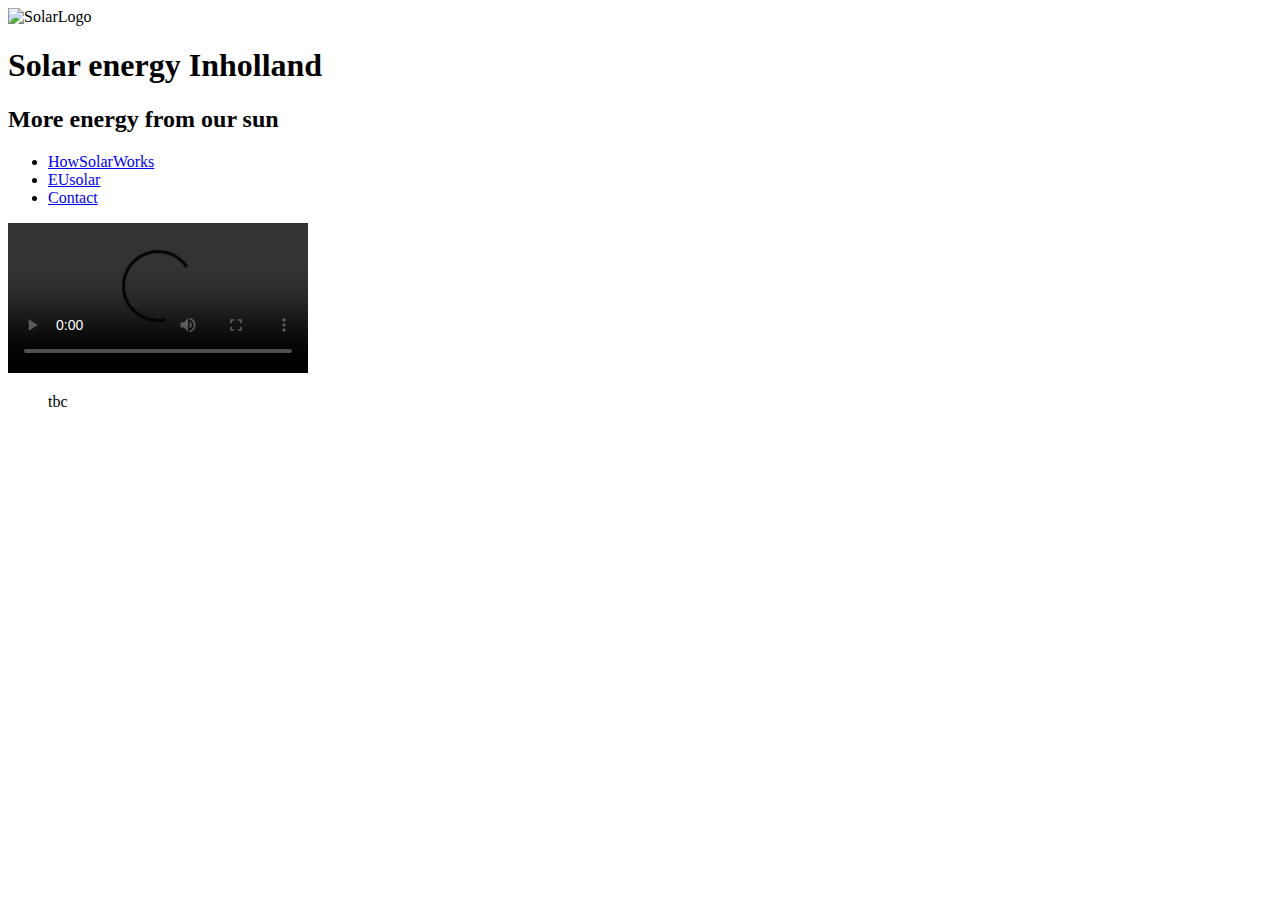
==== code/Index.html @ 2390de0b "Setup index.html" ====
<!DOCTYPE html>
<html>

<head>
	
</head>

<body>
	<header>
		<img src="C:\Users\itsme\Desktop\inholland\WEb markup\code\img\Logo.png" alt="SolarLogo" title="WebsiteLogo">


		<h1>Solar energy Inholland</h1>
		<h2>More energy from our sun</h2>
	</header>

	<nav>
		<ul id="Navbar">
			<li><a href="C:\Users\itsme\Desktop\inholland\WEb markup\code\howsolarworks.html">HowSolarWorks</a></li>
			<li><a href="C:\Users\itsme\Desktop\inholland\WEb markup\code\eusolar.html">EUsolar</a></li>
			<li><a href="C:\Users\itsme\Desktop\inholland\WEb markup\code\contact.html">Contact</a></li>
		</ul>
	</nav>

	<video controls>
  		<source src="C:\Users\itsme\Desktop\inholland\WEb markup\code\Vids\SolarPowerVid1.mp4" type="video/mp4">
	</video>
</body>

</html>

<figure>
	<figcaption>
		tbc
	</figcaption>
</figure>
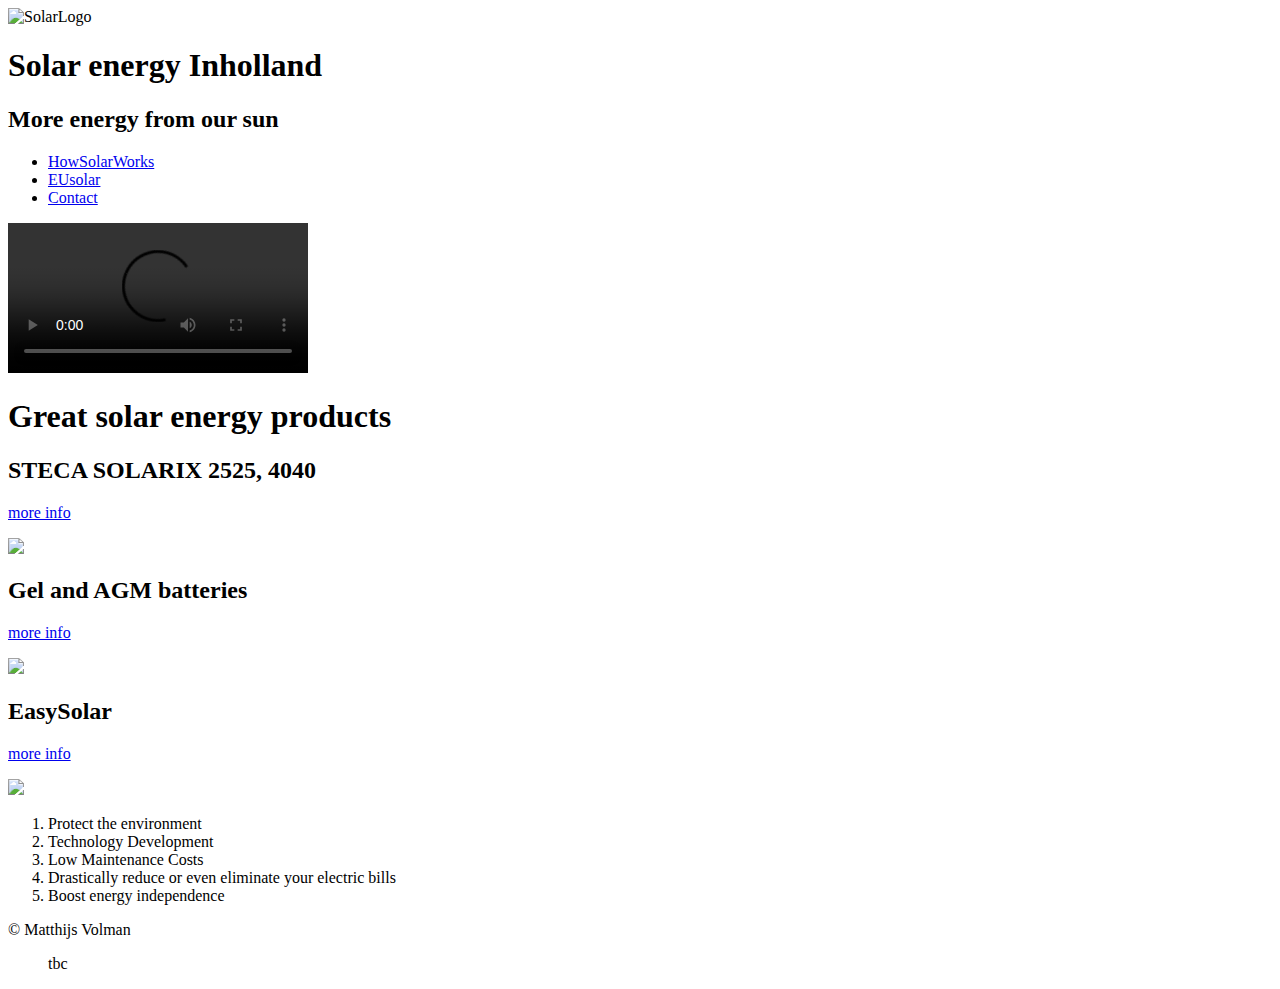
==== commit b7eb30ad: "added pages (content) 30/10" ====
--- a/code/Index.html
+++ b/code/Index.html
@@ -7,26 +7,63 @@
 
 <body>
 	<header>
-		<img src="C:\Users\itsme\Desktop\inholland\WEb markup\code\img\Logo.png" alt="SolarLogo" title="WebsiteLogo">
-
-
+		<img src="C:\Users\itsme\OneDrive\Documents\GitHub\Webmarkup\code\img\Logo.png" alt="SolarLogo" title="WebsiteLogo">
 		<h1>Solar energy Inholland</h1>
 		<h2>More energy from our sun</h2>
 	</header>
 
 	<nav>
 		<ul id="Navbar">
-			<li><a href="C:\Users\itsme\Desktop\inholland\WEb markup\code\howsolarworks.html">HowSolarWorks</a></li>
-			<li><a href="C:\Users\itsme\Desktop\inholland\WEb markup\code\eusolar.html">EUsolar</a></li>
-			<li><a href="C:\Users\itsme\Desktop\inholland\WEb markup\code\contact.html">Contact</a></li>
+			<li><a href="C:\Users\itsme\OneDrive\Documents\GitHub\Webmarkup\code\howsolarworks.html">HowSolarWorks</a></li>
+			<li><a href="C:\Users\itsme\OneDrive\Documents\GitHub\Webmarkup\code\eusolar.html">EUsolar</a></li>
+			<li><a href="C:\Users\itsme\OneDrive\Documents\GitHub\Webmarkup\code\contact.html">Contact</a></li>
 		</ul>
 	</nav>
 
 	<video controls>
-  		<source src="C:\Users\itsme\Desktop\inholland\WEb markup\code\Vids\SolarPowerVid1.mp4" type="video/mp4">
+  		<source src="C:\Users\itsme\OneDrive\Documents\GitHub\Webmarkup\code\Vids\SolarPowerVid1.mp4" type="video/mp4">
 	</video>
-</body>
 
+	<main>
+		<section>
+			<header>
+				<h1>Great solar energy products</h1>
+			</header>
+			<article>
+				<h2>STECA SOLARIX 2525, 4040</h2>
+				<p><a href="http://www.ikwilzonneenergie.nl/175Wp-12Volt-zonne-energie-set"> more info</a></p>
+				<a href="http://www.ikwilzonneenergie.nl/175Wp-12Volt-zonne-energie-set">
+					<img src="C:\Users\itsme\OneDrive\Documents\GitHub\Webmarkup\code\img\StecaSolarix.jpg">
+				</a>
+			</article>
+			<article>
+				<h2>Gel and AGM batteries</h2>
+				<p><a href="http://www.ikwilzonneenergie.nl/Victron-AGM-Super-Cycle-accu-12V-100Ah"> more info</a></p>
+				<a href="http://www.ikwilzonneenergie.nl/Victron-AGM-Super-Cycle-accu-12V-100Ah">
+					<img src="C:\Users\itsme\OneDrive\Documents\GitHub\Webmarkup\code\img\GelAndAgm.jpg">
+				</a>
+			</article>
+			<article>
+				<h2>EasySolar</h2>
+				<p><a href="http://www.ikwilzonneenergie.nl/Victron-EasySolar-24V-3000W-70A-50-MPPT-Color-Contro"> more info</a></p>
+				<a href="http://www.ikwilzonneenergie.nl/Victron-EasySolar-24V-3000W-70A-50-MPPT-Color-Contro">
+					<img src="C:\Users\itsme\OneDrive\Documents\GitHub\Webmarkup\code\img\EasySolar.jpg">
+				</a>
+			</article>
+			<aside>
+				<ol>
+					<li>Protect the environment</li>
+					<li>Technology Development</li>
+					<li>Low Maintenance Costs</li>
+					<li>Drastically reduce or even eliminate your electric bills</li>
+					<li>Boost energy independence</li>
+				</ol>
+			</aside>
+			<footer>
+				<p> &copy; Matthijs Volman</p> 
+			</footer>
+		</section>
+	</main>
 </html>
 
 <figure>
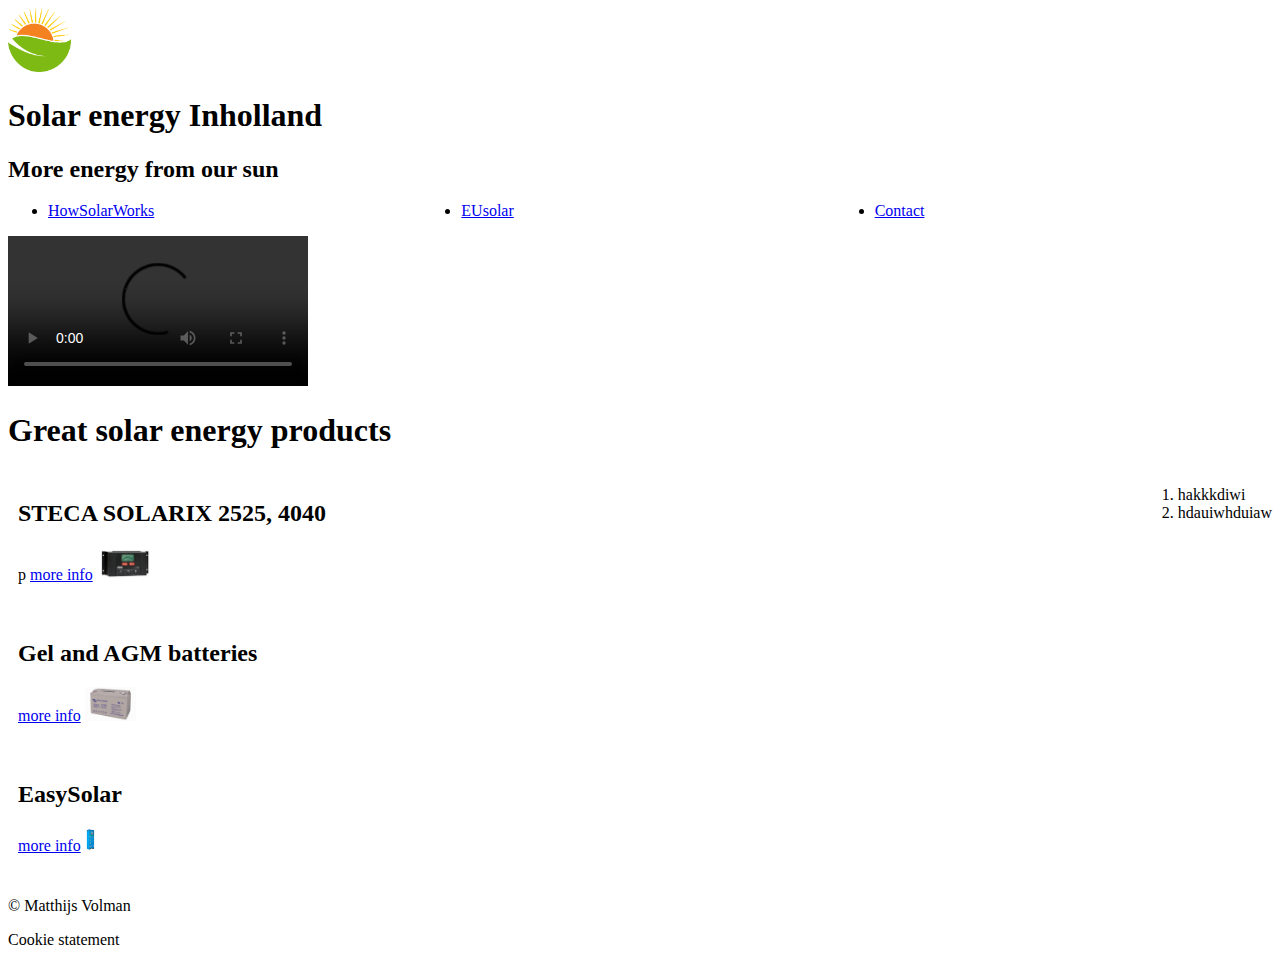
==== commit 893c8575: "flexbox index" ====
--- a/code/Index.html
+++ b/code/Index.html
@@ -2,72 +2,80 @@
 <html>
 
 <head>
-	
+	<link rel="stylesheet" type="text/css" href="./style.css">
 </head>
 
 <body>
 	<header>
-		<img src="C:\Users\itsme\OneDrive\Documents\GitHub\Webmarkup\code\img\Logo.png" alt="SolarLogo" title="WebsiteLogo">
+		<img src="./img/Logo.png" id="logo" alt="SolarLogo" title="WebsiteLogo">
 		<h1>Solar energy Inholland</h1>
 		<h2>More energy from our sun</h2>
 	</header>
 
 	<nav>
 		<ul id="Navbar">
-			<li><a href="C:\Users\itsme\OneDrive\Documents\GitHub\Webmarkup\code\howsolarworks.html">HowSolarWorks</a></li>
-			<li><a href="C:\Users\itsme\OneDrive\Documents\GitHub\Webmarkup\code\eusolar.html">EUsolar</a></li>
-			<li><a href="C:\Users\itsme\OneDrive\Documents\GitHub\Webmarkup\code\contact.html">Contact</a></li>
+			<li><a href="./howsolarworks.html">HowSolarWorks</a></li>
+			<li><a href="./eusolar.html">EUsolar</a></li>
+			<li><a href="./contact.html">Contact</a></li>
 		</ul>
 	</nav>
 
 	<video controls>
-  		<source src="C:\Users\itsme\OneDrive\Documents\GitHub\Webmarkup\code\Vids\SolarPowerVid1.mp4" type="video/mp4">
+  		<source src="./Vids/SolarPowerVid1.mp4" type="video/mp4">
 	</video>
 
-	<main>
-		<section>
-			<header>
-				<h1>Great solar energy products</h1>
-			</header>
+		<header>
+			<h1>Great solar energy products</h1>
+		</header>
+	<section class="box">
+
+		<section class="container">
 			<article>
+
 				<h2>STECA SOLARIX 2525, 4040</h2>
-				<p><a href="http://www.ikwilzonneenergie.nl/175Wp-12Volt-zonne-energie-set"> more info</a></p>
-				<a href="http://www.ikwilzonneenergie.nl/175Wp-12Volt-zonne-energie-set">
-					<img src="C:\Users\itsme\OneDrive\Documents\GitHub\Webmarkup\code\img\StecaSolarix.jpg">
-				</a>
+				<p class="container_text"> p <a href="http://www.ikwilzonneenergie.nl/175Wp-12Volt-zonne-energie-set">more info</a>	
+					<a href="http://www.ikwilzonneenergie.nl/175Wp-12Volt-zonne-energie-set">
+						<img src="./img/StecaSolarix.jpg" id="imgsteca">
+					</a>
+				</p>
 			</article>
+
 			<article>
 				<h2>Gel and AGM batteries</h2>
-				<p><a href="http://www.ikwilzonneenergie.nl/Victron-AGM-Super-Cycle-accu-12V-100Ah"> more info</a></p>
-				<a href="http://www.ikwilzonneenergie.nl/Victron-AGM-Super-Cycle-accu-12V-100Ah">
-					<img src="C:\Users\itsme\OneDrive\Documents\GitHub\Webmarkup\code\img\GelAndAgm.jpg">
-				</a>
+				<p class="container_text"><a href="http://www.ikwilzonneenergie.nl/Victron-AGM-Super-Cycle-accu-12V-100Ah"> more info</a> 				
+					<a href="http://www.ikwilzonneenergie.nl/Victron-AGM-Super-Cycle-accu-12V-100Ah">
+						<img src="./img/GelAndAgm.jpg" id="imgbattery">
+					</a>
+				</p>
 			</article>
+
 			<article>
 				<h2>EasySolar</h2>
-				<p><a href="http://www.ikwilzonneenergie.nl/Victron-EasySolar-24V-3000W-70A-50-MPPT-Color-Contro"> more info</a></p>
-				<a href="http://www.ikwilzonneenergie.nl/Victron-EasySolar-24V-3000W-70A-50-MPPT-Color-Contro">
-					<img src="C:\Users\itsme\OneDrive\Documents\GitHub\Webmarkup\code\img\EasySolar.jpg">
-				</a>
+				<p class="container_text"><a href="http://www.ikwilzonneenergie.nl/Victron-EasySolar-24V-3000W-70A-50-MPPT-Color-Contro"> more info</a>
+					<a href="http://www.ikwilzonneenergie.nl/Victron-EasySolar-24V-3000W-70A-50-MPPT-Color-Contro">
+						<img src="./img/EasySolar.jpg" id="imgsolar">
+					</a>
+				</p>
 			</article>
-			<aside>
-				<ol>
-					<li>Protect the environment</li>
-					<li>Technology Development</li>
-					<li>Low Maintenance Costs</li>
-					<li>Drastically reduce or even eliminate your electric bills</li>
-					<li>Boost energy independence</li>
-				</ol>
-			</aside>
+		</section>
+		<aside>
+			<ol>
+				<li>
+					hakkkdiwi
+				</li>
+				<li>
+					hdauiwhduiaw
+				</li>
+			</ol>
+		</aside>
+	</section>
+
+		<section>
 			<footer>
 				<p> &copy; Matthijs Volman</p> 
 			</footer>
+
+			<p>Cookie statement</p>
 		</section>
 	</main>
 </html>
-
-<figure>
-	<figcaption>
-		tbc
-	</figcaption>
-</figure>--- a/code/style.css
+++ b/code/style.css
@@ -0,0 +1,49 @@
+
+body{
+	background-color: #FFFF
+}
+
+.container{
+	flex-wrap: wrap;
+	display: flex;
+}
+
+.container > article{
+	margin: 10px;
+	padding: 20px
+	font-size: 30px;
+}
+
+
+.box {
+	display: flex;
+	flex-wrap: nowrap;
+}
+
+img{
+	max-height: 100px
+	max-width:100px
+}
+ul{
+	column-count: 3
+}
+
+#logo{
+  max-width: 5%;
+  height: auto;
+}
+#imgsteca{
+  max-width: 5%;
+  height: auto;
+  
+}
+#imgbattery{
+  max-width: 5%;
+  height: auto;
+  
+}
+#imgsolar{
+  max-width: 	5%;
+  height: auto;
+  
+}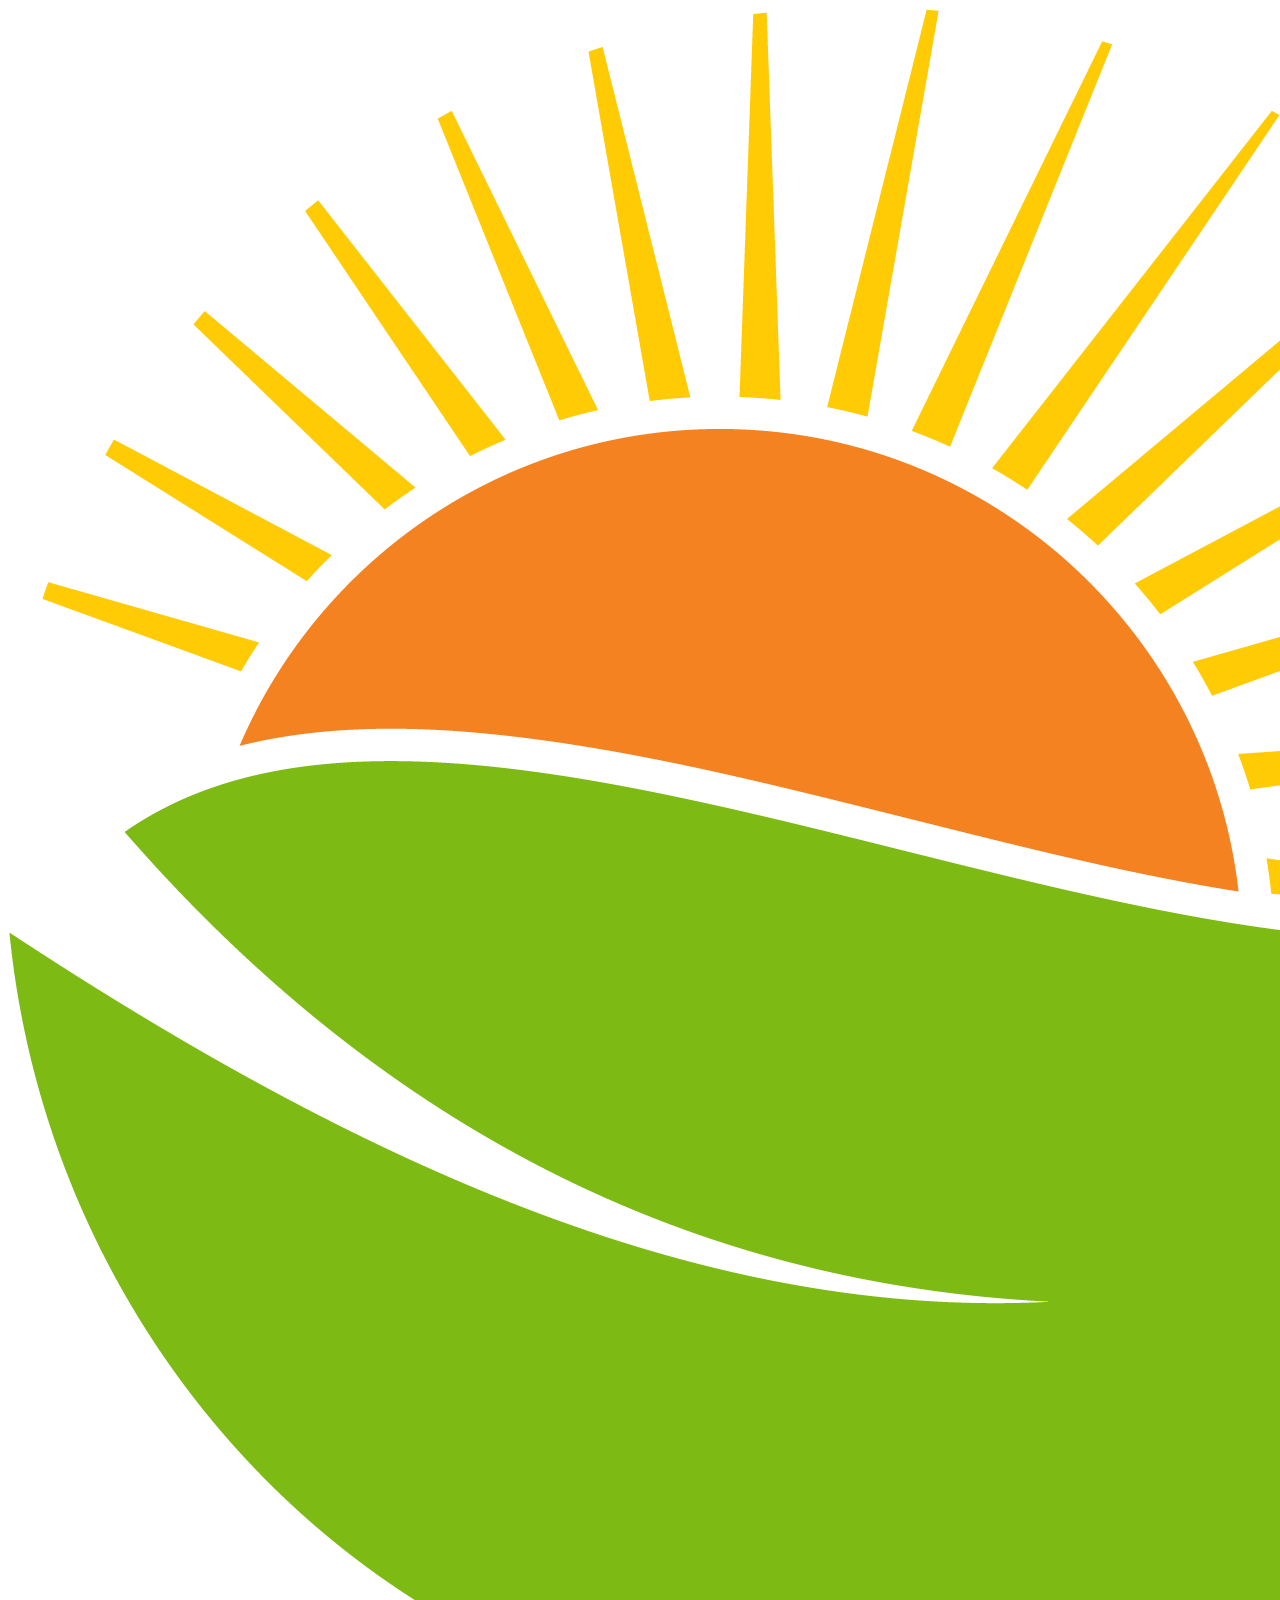
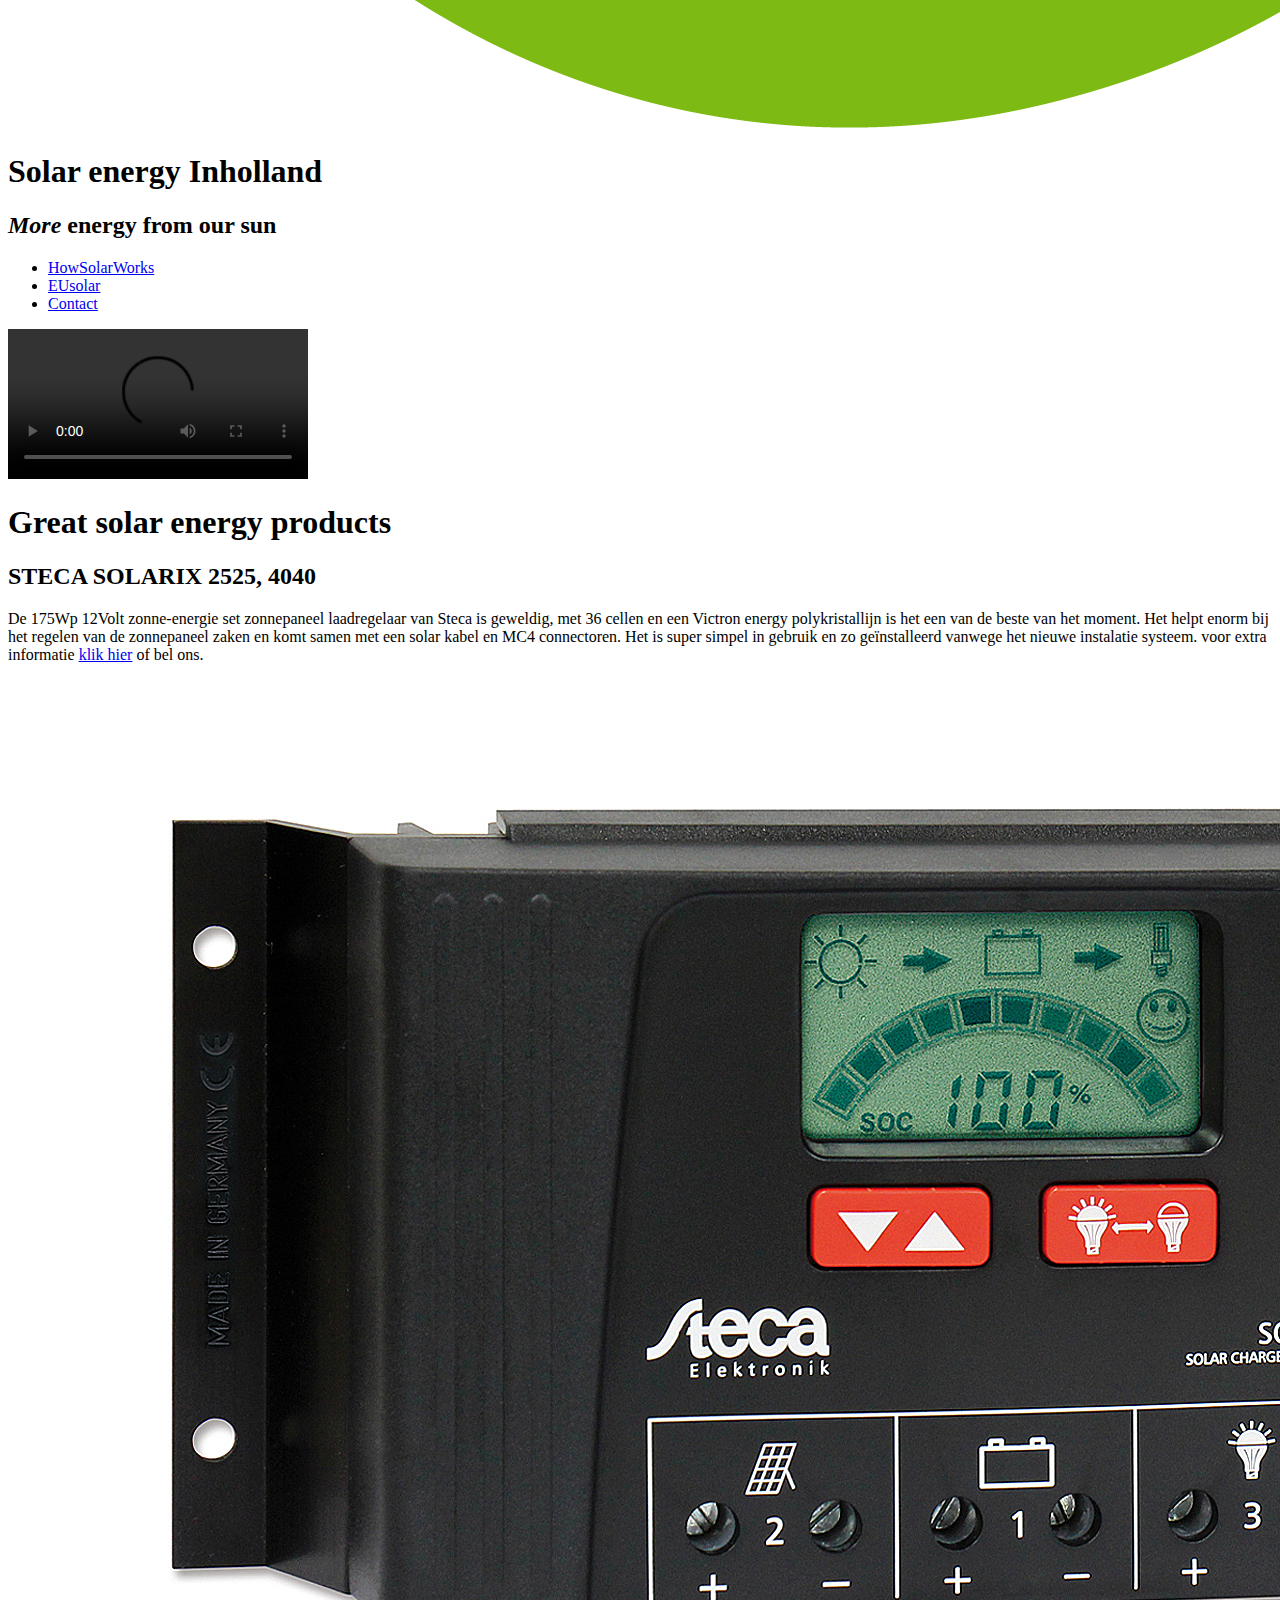
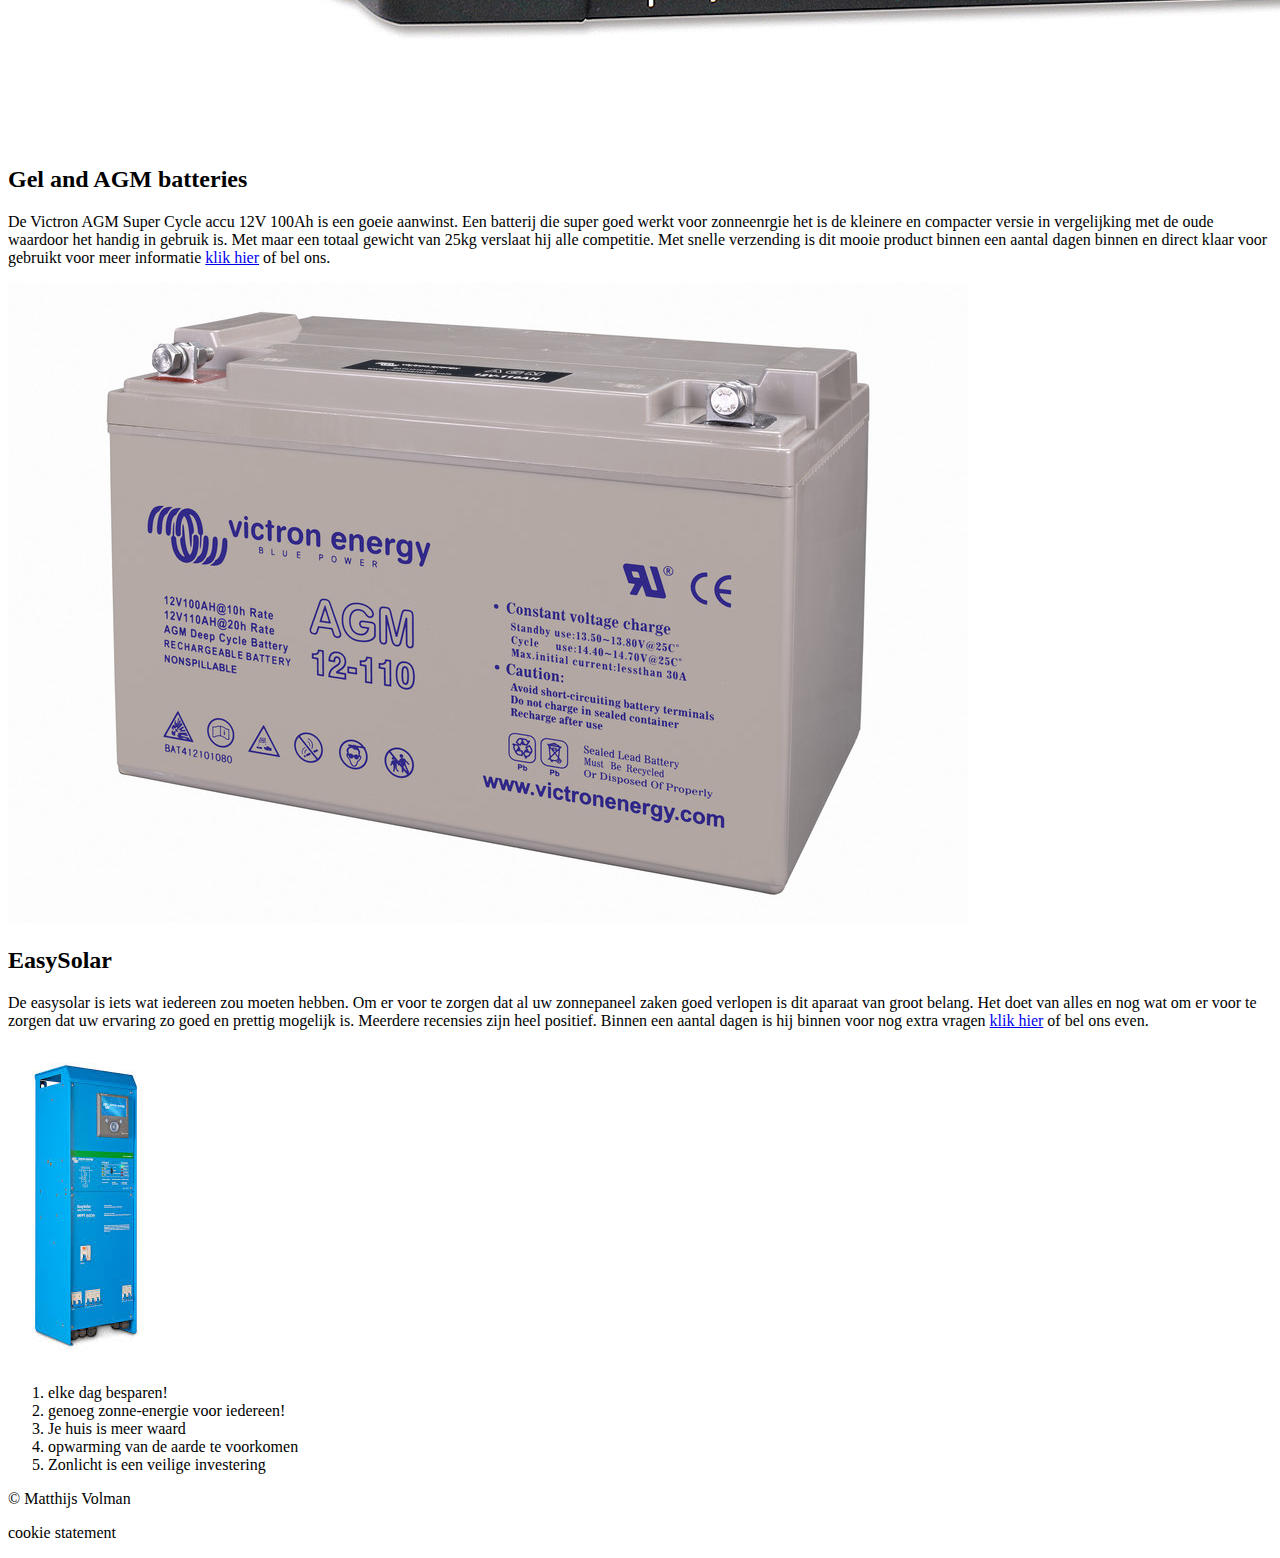
==== commit 611848a4: "final css and content" ====
--- a/code/Index.html
+++ b/code/Index.html
@@ -2,6 +2,10 @@
 <html>
 
 <head>
+	<title>
+		index
+	</title>
+	<meta charset="UTF-8">
 	<link rel="stylesheet" type="text/css" href="./style.css">
 </head>
 
@@ -9,7 +13,7 @@
 	<header>
 		<img src="./img/Logo.png" id="logo" alt="SolarLogo" title="WebsiteLogo">
 		<h1>Solar energy Inholland</h1>
-		<h2>More energy from our sun</h2>
+		<h2><em>More</em> energy from our sun</h2>
 	</header>
 
 	<nav>
@@ -21,7 +25,8 @@
 	</nav>
 
 	<video controls>
-  		<source src="./Vids/SolarPowerVid1.mp4" type="video/mp4">
+  		<source src="./vids/SolarPowerVid1.mp4" type="video/mp4">
+  		<source src="./vids/SolarPowerVid1.ogg" type="video/ogg">
 	</video>
 
 		<header>
@@ -29,53 +34,73 @@
 		</header>
 	<section class="box">
 
-		<section class="container">
+		<section class="container" >
 			<article>
 
 				<h2>STECA SOLARIX 2525, 4040</h2>
-				<p class="container_text"> p <a href="http://www.ikwilzonneenergie.nl/175Wp-12Volt-zonne-energie-set">more info</a>	
-					<a href="http://www.ikwilzonneenergie.nl/175Wp-12Volt-zonne-energie-set">
-						<img src="./img/StecaSolarix.jpg" id="imgsteca">
-					</a>
-				</p>
+				<section class="box">
+					<p class="container_text">De 175Wp 12Volt zonne-energie set zonnepaneel laadregelaar van Steca is geweldig, met 36 cellen en een Victron energy polykristallijn is het een van de beste van het moment. Het helpt enorm bij het regelen van de zonnepaneel zaken en komt samen met een solar kabel en MC4 connectoren. Het is super simpel in gebruik en zo geïnstalleerd vanwege het nieuwe instalatie systeem. voor extra informatie <a href="http://www.ikwilzonneenergie.nl/175Wp-12Volt-zonne-energie-set"> klik hier</a>	of bel ons.
+					</p>
+
+					<a class="container" href="http://www.ikwilzonneenergie.nl/175Wp-12Volt-zonne-energie-set">
+						<img src="./img/StecaSolarix.jpg" id="imgsteca" alt="Steca product image">
+					</a>					
+				</section>
 			</article>
 
 			<article>
 				<h2>Gel and AGM batteries</h2>
-				<p class="container_text"><a href="http://www.ikwilzonneenergie.nl/Victron-AGM-Super-Cycle-accu-12V-100Ah"> more info</a> 				
-					<a href="http://www.ikwilzonneenergie.nl/Victron-AGM-Super-Cycle-accu-12V-100Ah">
-						<img src="./img/GelAndAgm.jpg" id="imgbattery">
+				<section class="box">
+					<p class="container_text">
+						De Victron AGM Super Cycle accu 12V 100Ah is een goeie aanwinst. Een batterij die super goed werkt voor zonneenrgie het is de kleinere en compacter versie in vergelijking met de oude waardoor het handig in gebruik is. Met maar een totaal gewicht van 25kg verslaat hij alle competitie. Met snelle verzending is dit mooie product binnen een aantal dagen binnen en direct klaar voor gebruikt voor meer informatie 
+						<a href="http://www.ikwilzonneenergie.nl/Victron-AGM-Super-Cycle-accu-12V-100Ah"> klik hier</a> of bel ons.
+					</p>
+					<a class="container" href="http://www.ikwilzonneenergie.nl/Victron-AGM-Super-Cycle-accu-12V-100Ah">
+						<img src="./img/GelAndAgm.jpg" id="imgbattery"  alt="GelAndAgm product image">
 					</a>
-				</p>
+				</section>
 			</article>
 
 			<article>
 				<h2>EasySolar</h2>
-				<p class="container_text"><a href="http://www.ikwilzonneenergie.nl/Victron-EasySolar-24V-3000W-70A-50-MPPT-Color-Contro"> more info</a>
-					<a href="http://www.ikwilzonneenergie.nl/Victron-EasySolar-24V-3000W-70A-50-MPPT-Color-Contro">
-						<img src="./img/EasySolar.jpg" id="imgsolar">
+				<section class="box">
+					<p class="container_text">
+						De easysolar is iets wat iedereen zou moeten hebben. Om er voor te zorgen dat al uw zonnepaneel zaken goed verlopen is dit aparaat van groot belang. Het doet van alles en nog wat om er voor te zorgen dat uw ervaring zo goed en prettig mogelijk is. Meerdere recensies zijn heel positief. Binnen een aantal dagen is hij binnen voor nog extra vragen
+						<a href="http://www.ikwilzonneenergie.nl/Victron-EasySolar-24V-3000W-70A-50-MPPT-Color-Contro">klik hier</a> of bel ons even.
+					</p>
+					<a class="container"  href="http://www.ikwilzonneenergie.nl/Victron-EasySolar-24V-3000W-70A-50-MPPT-Color-Contro">
+						<img src="./img/EasySolar.jpg" id="imgsolar"  alt="Stecasolar product image">
 					</a>
-				</p>
+				</section>
 			</article>
 		</section>
-		<aside>
+		<aside class="container" id="asideindex">
 			<ol>
 				<li>
-					hakkkdiwi
+					elke dag besparen!
 				</li>
 				<li>
-					hdauiwhduiaw
+					genoeg zonne-energie voor iedereen!
+				</li>
+				<li>
+					Je huis is meer waard
+				</li>
+				<li>
+					opwarming van de aarde te voorkomen
+				</li>
+				<li>
+					Zonlicht is een veilige investering
 				</li>
 			</ol>
 		</aside>
 	</section>
 
-		<section>
-			<footer>
-				<p> &copy; Matthijs Volman</p> 
-			</footer>
+	<footer>
+		<p> &copy; Matthijs Volman</p>
 
-			<p>Cookie statement</p>
-		</section>
-	</main>
+	</footer>
+		<section id="cookies">
+		<p>cookie statement</p>
+	</section>
+
 </html>
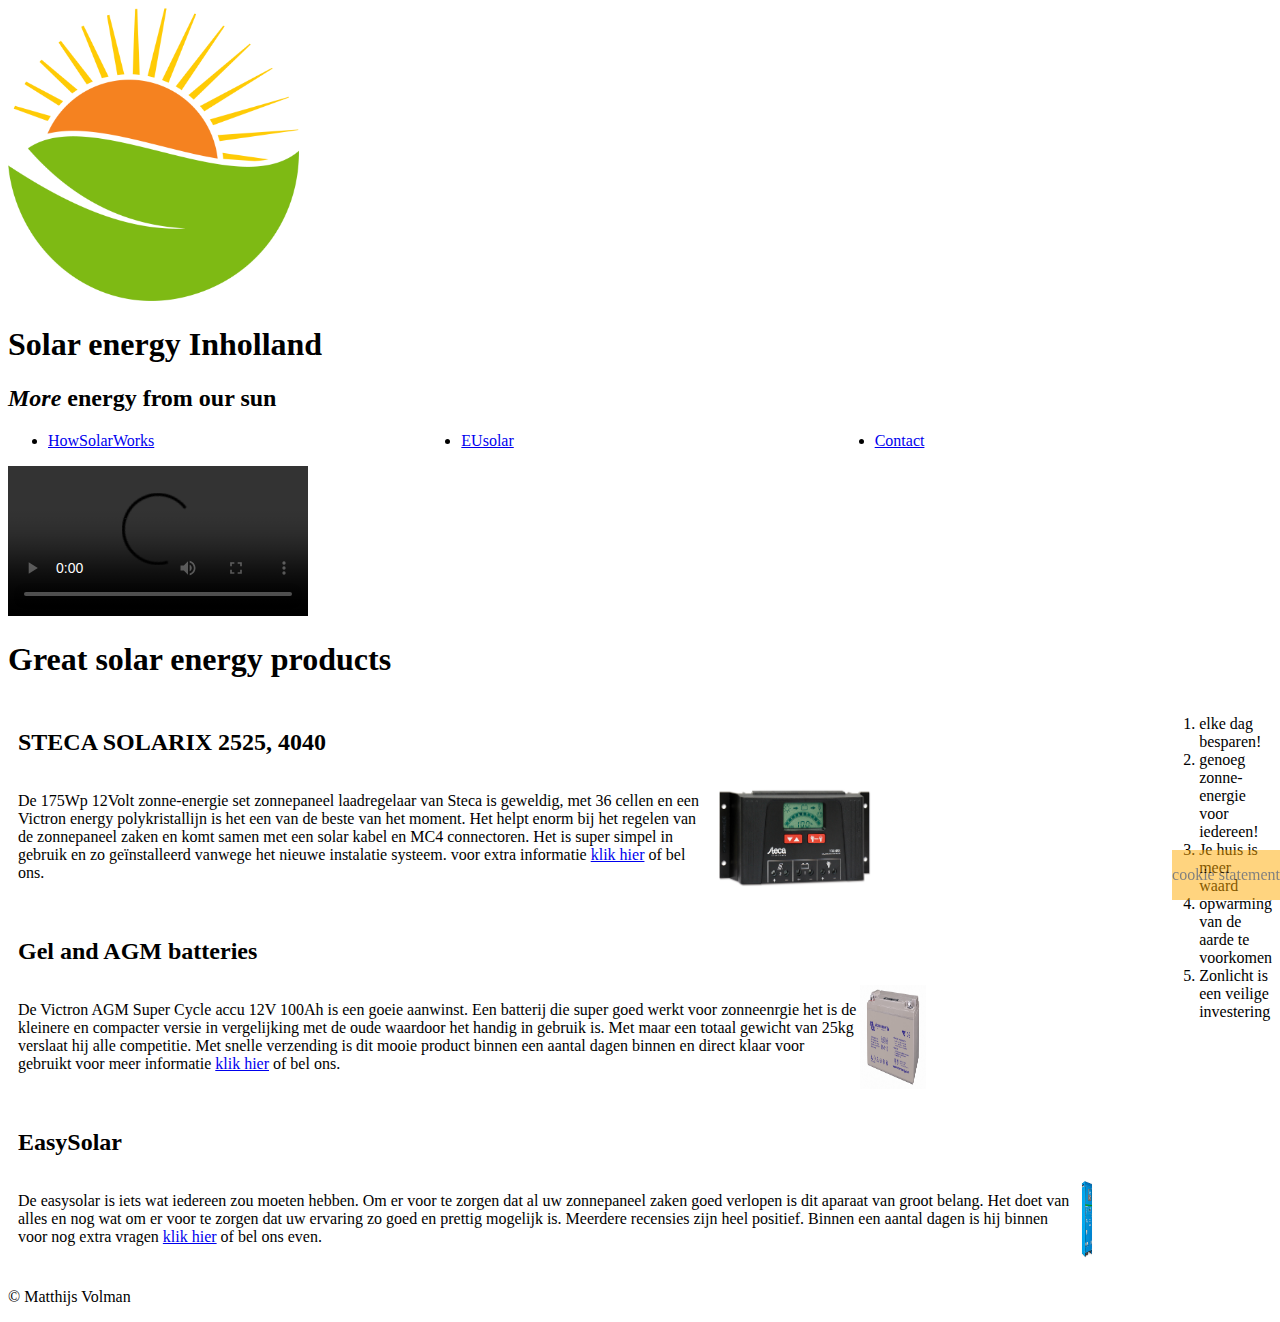
==== commit 0bce1bea: "laatste veranderingen" ====
--- a/code/Index.html
+++ b/code/Index.html
@@ -5,20 +5,22 @@
 	<title>
 		index
 	</title>
+	<meta name="author" content="Matthijs Volman">
 	<meta charset="UTF-8">
-	<link rel="stylesheet" type="text/css" href="./style.css">
+	<link rel="stylesheet" type="text/css" href="./css/style.css">
+	<link rel="icon" href="./img/favicon.ico"  type="image/icon type">
 </head>
 
 <body>
 	<header>
 		<img src="./img/Logo.png" id="logo" alt="SolarLogo" title="WebsiteLogo">
-		<h1>Solar energy Inholland</h1>
+		<h1><stronng>Solar energy Inholland</stronng></h1>
 		<h2><em>More</em> energy from our sun</h2>
 	</header>
 
 	<nav>
 		<ul id="Navbar">
-			<li><a href="./howsolarworks.html">HowSolarWorks</a></li>
+			<li><a class="highlight" href="./howsolarworks.html">HowSolarWorks</a></li>
 			<li><a href="./eusolar.html">EUsolar</a></li>
 			<li><a href="./contact.html">Contact</a></li>
 		</ul>
--- a/code/css/style.css
+++ b/code/css/style.css
@@ -0,0 +1,111 @@
+
+body{
+	background-color: #FFFF
+}
+
+.container{
+	flex-wrap: wrap;
+	display: flex;
+}
+
+.container > article{
+	margin: 10px;
+	padding: 20px
+	font-size: 30px;
+}
+
+
+.box {
+	display: flex;
+	flex-wrap: nowrap;
+}
+
+.gridbox {
+  display: grid;
+  grid-template-columns: auto auto auto auto auto auto;
+  grid-gap: 10px;
+  background-color: #2196F3;
+  padding: 10px;
+}
+
+.gridbox > article {
+  background-color: rgba(255, 255, 255, 0.8);
+  text-align: center;
+  padding: 20px 0;
+  font-size: 30px;
+}
+.gridbox > aside {
+  background-color: rgba(255, 255, 255, 0.8);
+  text-align: center;
+  padding: 20px 0;
+  font-size: 30px;
+}
+
+.griditem0 {
+  grid-column: 1 / 1;
+  grid-row: 1 / 1;
+}
+.griditem1 {
+  grid-column: 2 / 2;
+  grid-row:  1 / 3;
+}
+.griditem2 {
+  grid-column: 3 / 3;
+  grid-row: 1 /1.5;
+}
+.griditem3 {
+  grid-column: 1 / 1;
+  grid-row:  2 / 5;
+}
+.griditem4 {
+  grid-column: 2 / 4;
+  grid-row: 4/4;
+}
+.griditem5 {
+  grid-column: 3 / 3;
+  grid-row: 2 /3;
+}
+
+.griditems6{
+	grid-column: 1 / 4;
+	grid-row: 5/ 5 ;
+}
+
+ul{
+	column-count: 3
+}
+
+
+#logo{
+  max-width: 23%;
+  height: auto;
+}
+#imgsteca{
+  max-width: 40%;
+height: auto;
+  
+}
+#imgbattery{
+  max-width: 23%;
+height: auto;
+  
+}
+#imgsolar{
+  max-width: 23%;
+ height: auto;
+
+}
+#cookies{
+  position: fixed;
+  bottom: 0;
+  right: 0;
+  background-color: #FFF;
+  opacity:	50%;
+  background-color: #FA0;
+}
+
+#fotos{
+	float: right;
+	max-width: 25%;
+  height: auto;
+}